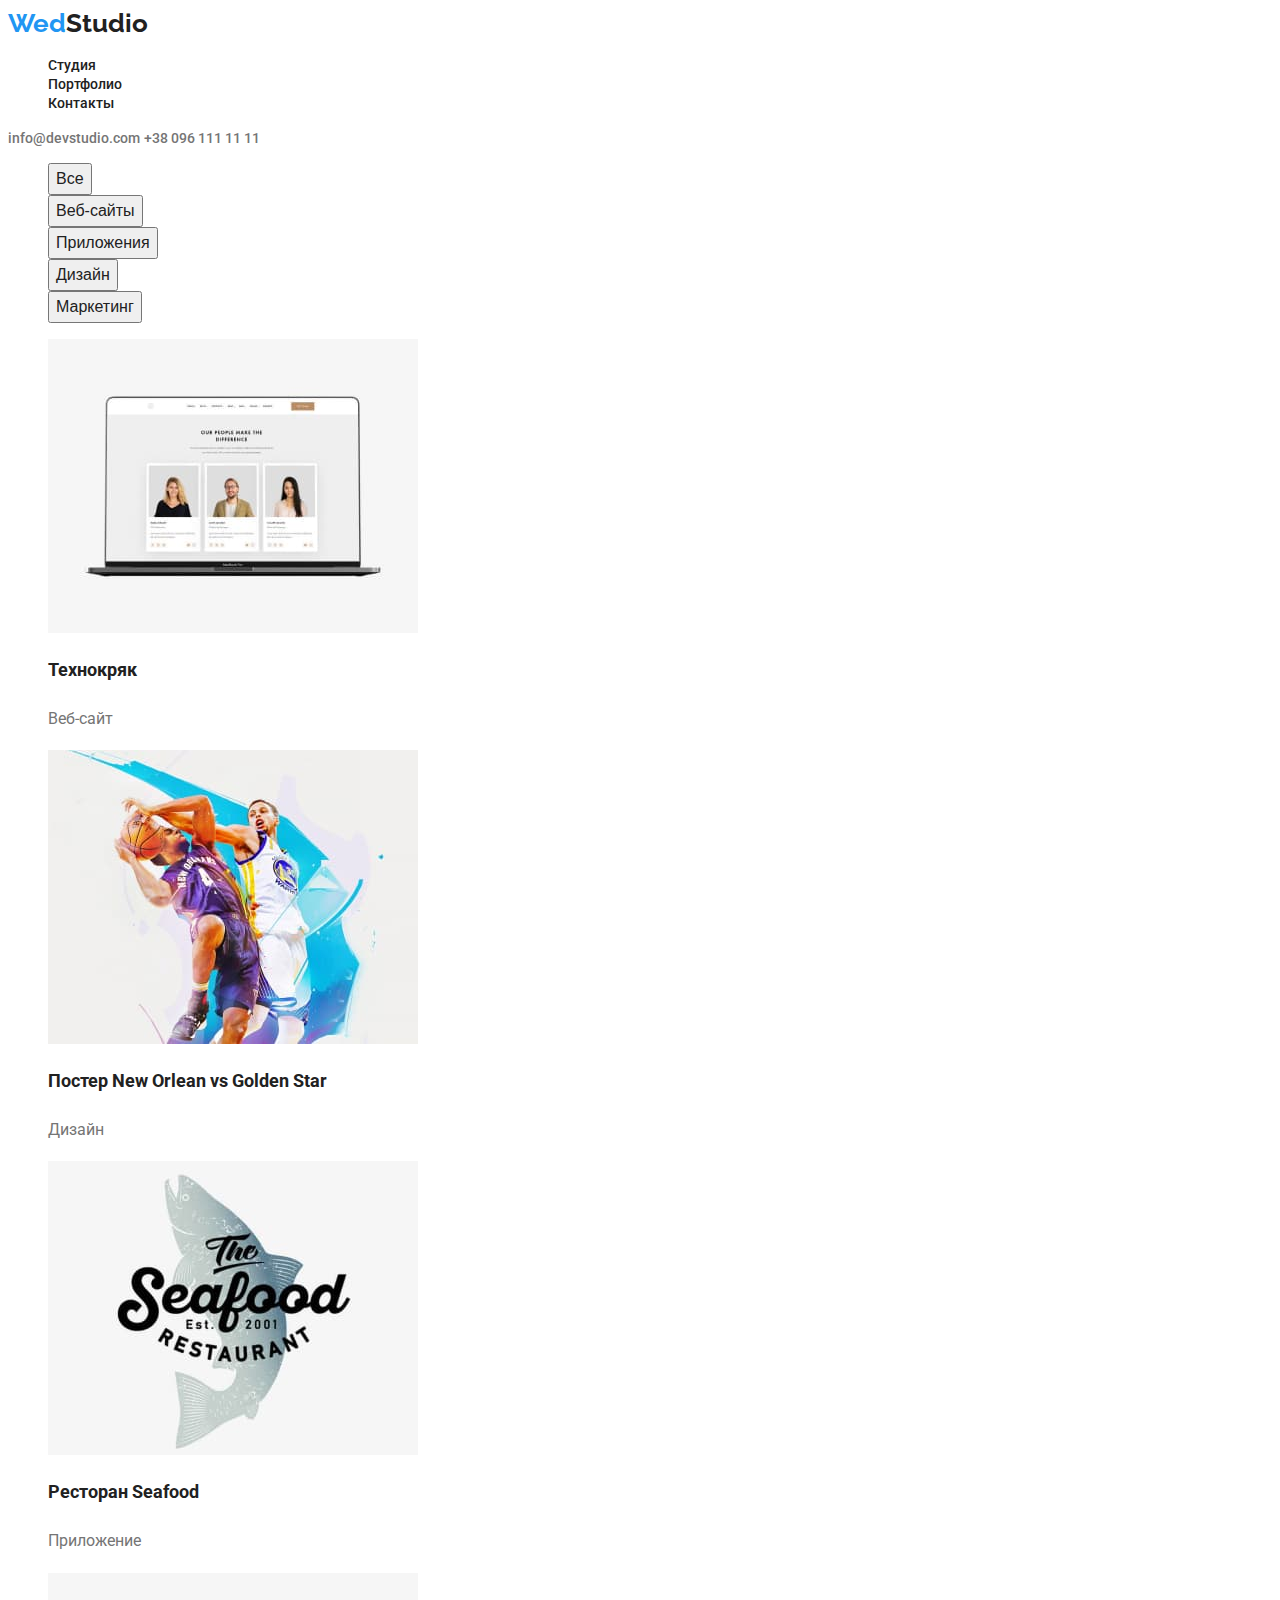
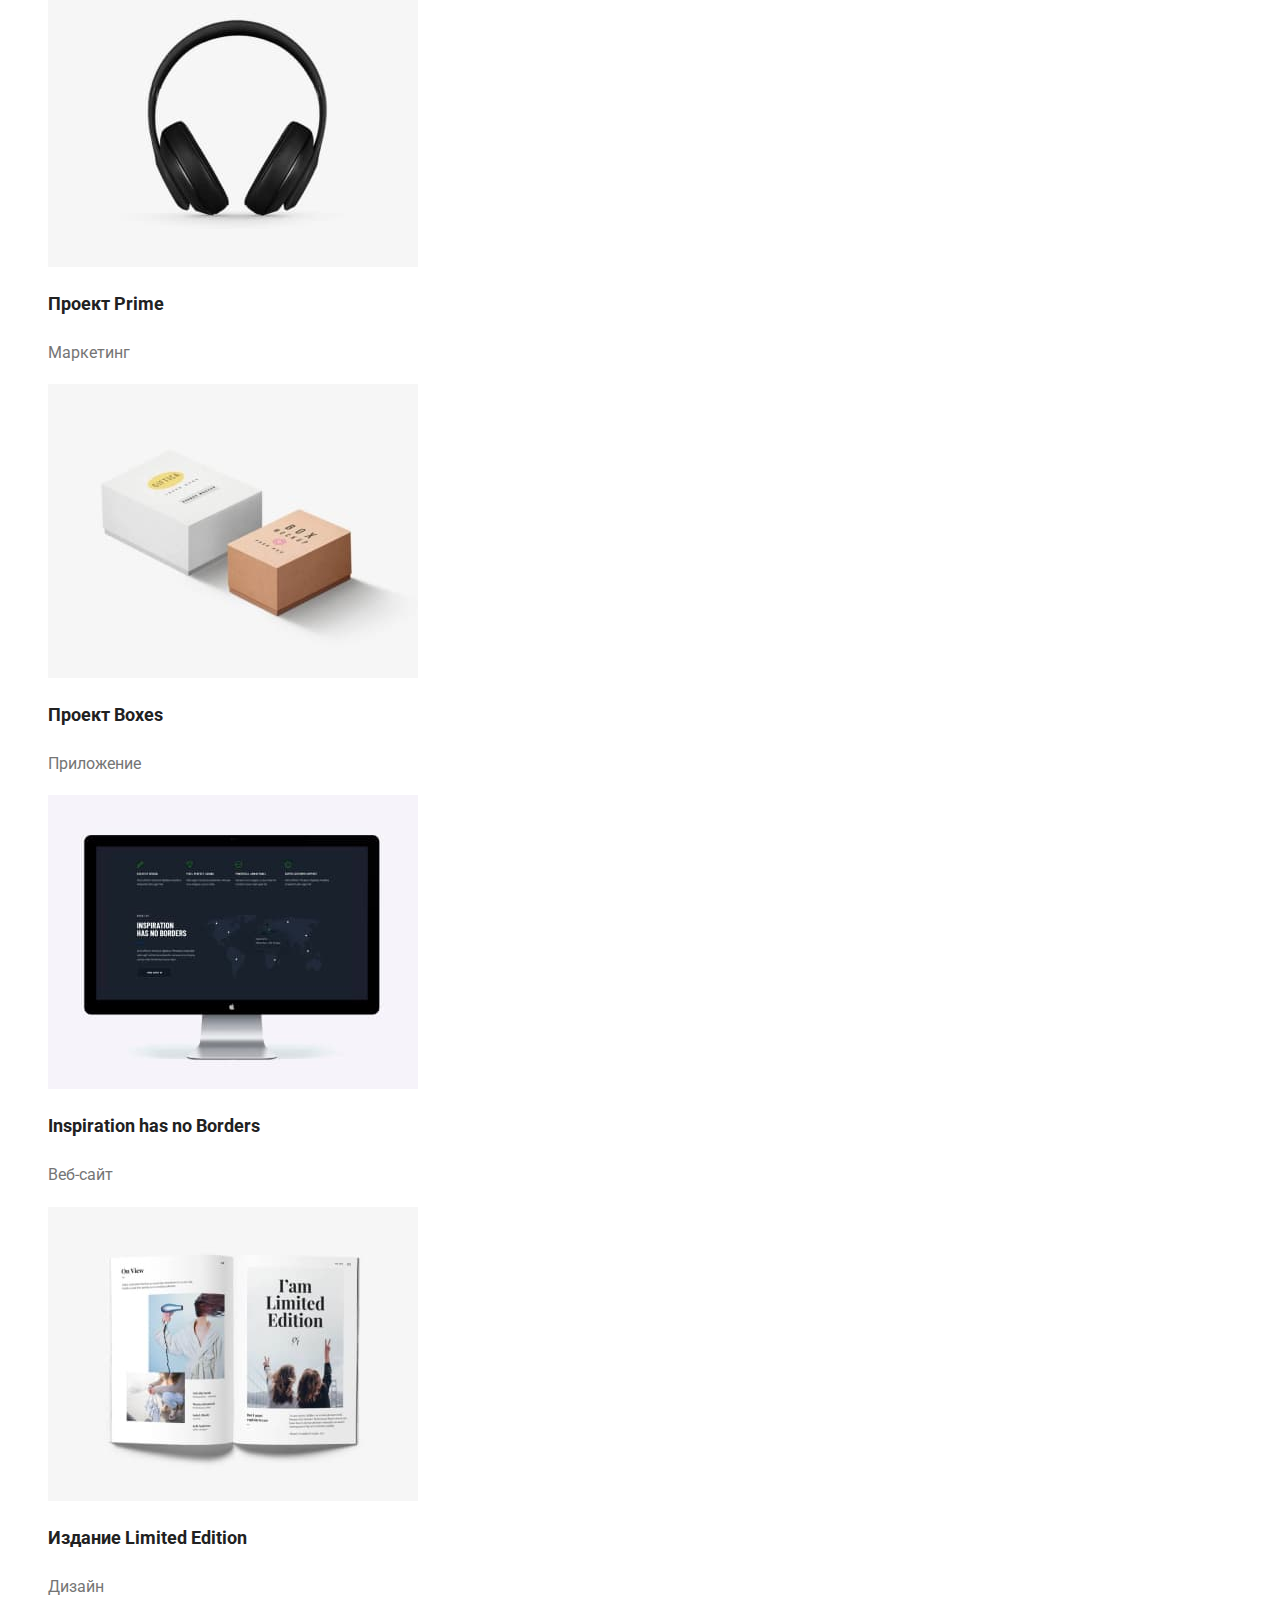
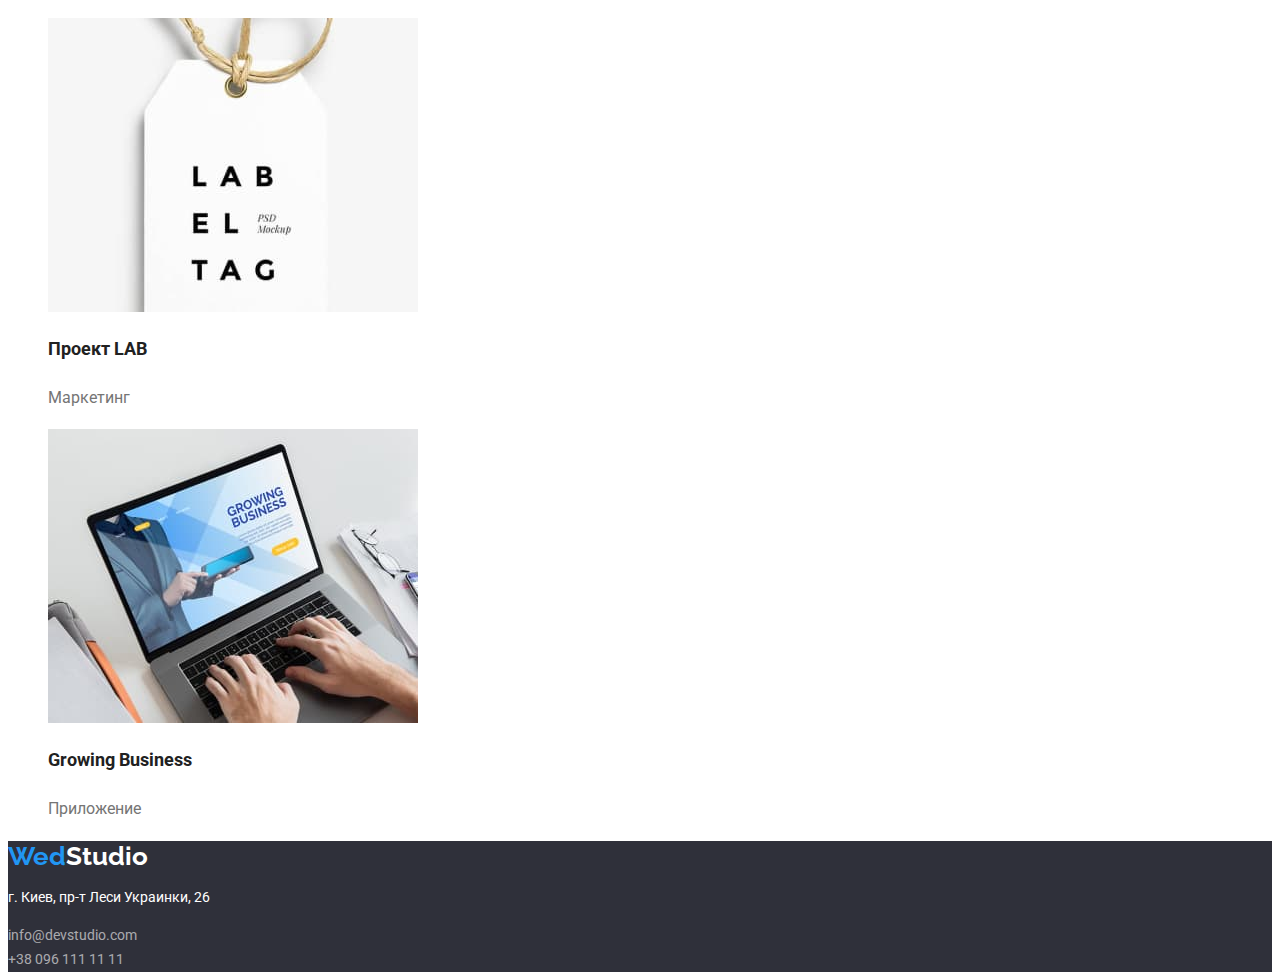
==== portfolio.html @ 5c53e10b "Copy" ====
<!DOCTYPE html>
<html lang="ru">
<head>
    <meta charset="UTF-8">
    <meta http-equiv="X-UA-Compatible" content="IE=edge">
    <meta name="viewport" content="width=device-width, initial-scale=1.0">
    <title>Document</title>
    <link href="https://fonts.googleapis.com/css2?family=Raleway:wght@700&family=Roboto:wght@400;500;700;900&display=swap"
        rel="stylesheet">
    <link rel="stylesheet" href="./css/styles.css">
    
</head>
<body>
    <header>
    <nav>
    <a class="logo" href="index.html">Wed<span class="logo-header">Studio</span></a>
    <ul>
    <li><a class="nav" href="./index.html">Студия</a></li>
    <li><a class="nav" href="">Портфолио</a></li>
    <li><a class="nav" href="">Контакты</a></li>
    </ul>
    </nav>
    <a class="contacts" href="mailto:info@devstudio.com">info@devstudio.com</a>
    <a class="contacts" href="tel:+380961111111">+38 096 111 11 11</a>
    </header>
    <main>
        <section>
            <h1 class="for-me">Основа</h1>
            <ul>
                <li class="in-button"><button class="buttons" type="button">Все</button></li>
                <li><button class="buttons" type="button">Веб-сайты</button></li>
                <li><button class="buttons" type="button">Приложения</button></li>
                <li><button class="buttons" type="button">Дизайн</button></li>
                <li><button class="buttons" type="button">Маркетинг</button></li>
            </ul>
            <ul>
                <li><img src="./images/techno.jpg" alt="Веб-сайт" width="370"> <h2 class="project-name">Технокряк</h2> <p class="project-type">Веб-сайт</p></li>
                <li><img src="./images/poster.jpg" alt="Дизайн" width="370"> <h2 class="project-name">Постер New Orlean vs Golden Star</h2> <p class="project-type">Дизайн</p></li>
                <li><img src="./images/rest.jpg" alt="Приложение" width="370"> <h2 class="project-name">Ресторан Seafood</h2> <p class="project-type">Приложение</p></li>
                <li><img src="./images/project.jpg" alt="Маркетинг" width="370"> <h2 class="project-name">Проект Prime</h2> <p class="project-type">Маркетинг</p></li>
                <li><img src="./images/boxes.jpg" alt="Приложение" width="370"> <h2 class="project-name">Проект Boxes</h2> <p class="project-type">Приложение</p></li>
                <li><img src="./images/inspiration.jpg" alt="Веб-сайт" width="370"> <h2 class="project-name">Inspiration has no Borders</h2> <p class="project-type">Веб-сайт</p></li>
                <li><img src="./images/edition.jpg" alt="Дизайн" width="370"> <h2 class="project-name">Издание Limited Edition</h2> <p class="project-type">Дизайн</p></li>
                <li><img src="./images/lab.jpg" alt="Маркетинг" width="370"> <h2 class="project-name">Проект LAB</h2> <p class="project-type">Маркетинг</p></li>
                <li><img src="./images/busines.jpg" alt="Приложение" width="370"> <h2 class="project-name">Growing Business</h2> <p class="project-type">Приложение</p></li>
            </ul>
        </section>
    </main>
    <footer>
    <a class="logo" href="index.html">Wed<span class="logo-footer">Studio</span></a>
    <address>
        <p class="adress"> г. Киев, пр-т Леси Украинки, 26 <br></p>
        <a class="mail-tel" href="mailto:info@devstudio.com">info@devstudio.com</a> <br>
        <a class="mail-tel" href="tel:+380961111111">+38 096 111 11 11</a>
    </address>
    </footer>
</body>
</html>
---- css/styles.css ----
/* Основные цвета */
:root {
    --background-footer: #2F303A;
    --background-header: #FFFFFF;
    --background-main: #FFFFFF;
    --background-secondmain: #F5F4FA;
    --color-h: #212121;
    --color-text: #757575;
}
/* Цвета проекта
    #2F303A;
    #FFFFFF;
    #E5E5E5;
    #F5F4FA;
    #212121;
    #757575;
    #2196F3;
    rgba(255, 255, 255, 0.6);
*/

ul {
    list-style: none;
}
body {
    font-family: Roboto, Railway, sans-serif;
    color: var(--color-text);
    background-color: var(--background-main);
}
a {
    text-decoration: none;
}
/* Хэдэр */
header {
    background-color: var(--background-header);
}
.logo {
    font-family: 'Raleway';
        font-style: normal;
        font-weight: 700;
        font-size: 26px;
        line-height: 1.2;
        color: #2196F3;
}
.logo-header {
    font-family: 'Raleway';
        font-style: normal;
        font-weight: 700;
        font-size: 26px;
        line-height: 1.2;
        color: #212121;
}
.logo-footer {
    font-family: 'Raleway';
        font-style: normal;
        font-weight: 700;
        font-size: 26px;
        line-height: 1.2;
        color: #FFFFFF
}
.nav {
        font-weight: 500;
        font-size: 14px;
        line-height: 1.14;
        color: #212121;;
}
.nav:hover, .nav:focus {
    color: #2196F3;
}
.contacts {
    font-weight: 500;
    font-size: 14px;
    line-height: 1.14;
    color: var(--color-text)
}
.contacts:hover, .contacts:focus {
    color: #2196F3;
}
/* Footer */
.adress {
    font-style: normal;
    font-weight: 400;
    font-size: 14px;
    line-height: 1.71;
    color: var(--background-main);
}
.mail-tel {
        font-style: normal;
        font-weight: 400;
        font-size: 14px;
        line-height: 1.71;
        color: rgba(255, 255, 255, 0.6);
}
.mail-tel:hover, .mail-tel:focus {
    color: #2196F3;
}
footer {
    background-color: var(--background-footer);
}
/* Main */
.hero {
        font-weight: 900;
        font-size: 44px;
        line-height: 1.3;
        color: var(--background-main);
        text-align: center;
        text-transform: uppercase;
}
.hero-section {
    background-color: var(--background-footer);
}
.button {
    font-weight: 700;
    font-size: 16px;
    line-height: 1.9;
    background-color: #2196F3;
    color: #FFFFFF;
    cursor: pointer;
}

.main-info {
    font-weight: 700;
    font-size: 14px;
    line-height: 1.14;
    color: var(--color-h);
    text-transform: uppercase;
}
.description
{
    font-size: 14px;
    line-height: 1.71;
    color: var(--color-text);
}
/* Чем занимаемся */
.about-us {
    font-weight: 700;
    font-size: 36px;
    line-height: 1.16;
    text-align: center;
    color: var(--color-h);
}
/* Team */
.team-workers {
    font-weight: 700;
    font-size: 36px;
    line-height: 1.16;
    text-align: center;
    color: var(--color-h)
}
.name {
    font-weight: 500;
    font-size: 16px;
    line-height: 1.2;
    color: var(--color-h);
}
.position {
    font-size: 16px;
    line-height: 1.2;
    color: var(--color-text);
}
/* Portfolio html */
.for-me {
    display: none;
}
.buttons {
    font-weight: 500;
    font-size: 16px;
    line-height: 1.62;
    color: var(--color-h);
    cursor: pointer;
}
.buttons:hover, .buttons:focus {
    color: #FFFFFF;
    background-color: #2196F3;
}
.project-name {
    font-weight: 700;
    font-size: 18px;
    line-height: 2;
    color: var(--color-h);
}
.project-type {
    font-size: 16px;
    line-height: 1.9;
    color: var(--color-text);
}
.team {
    background-color: var(--background-secondmain);
}
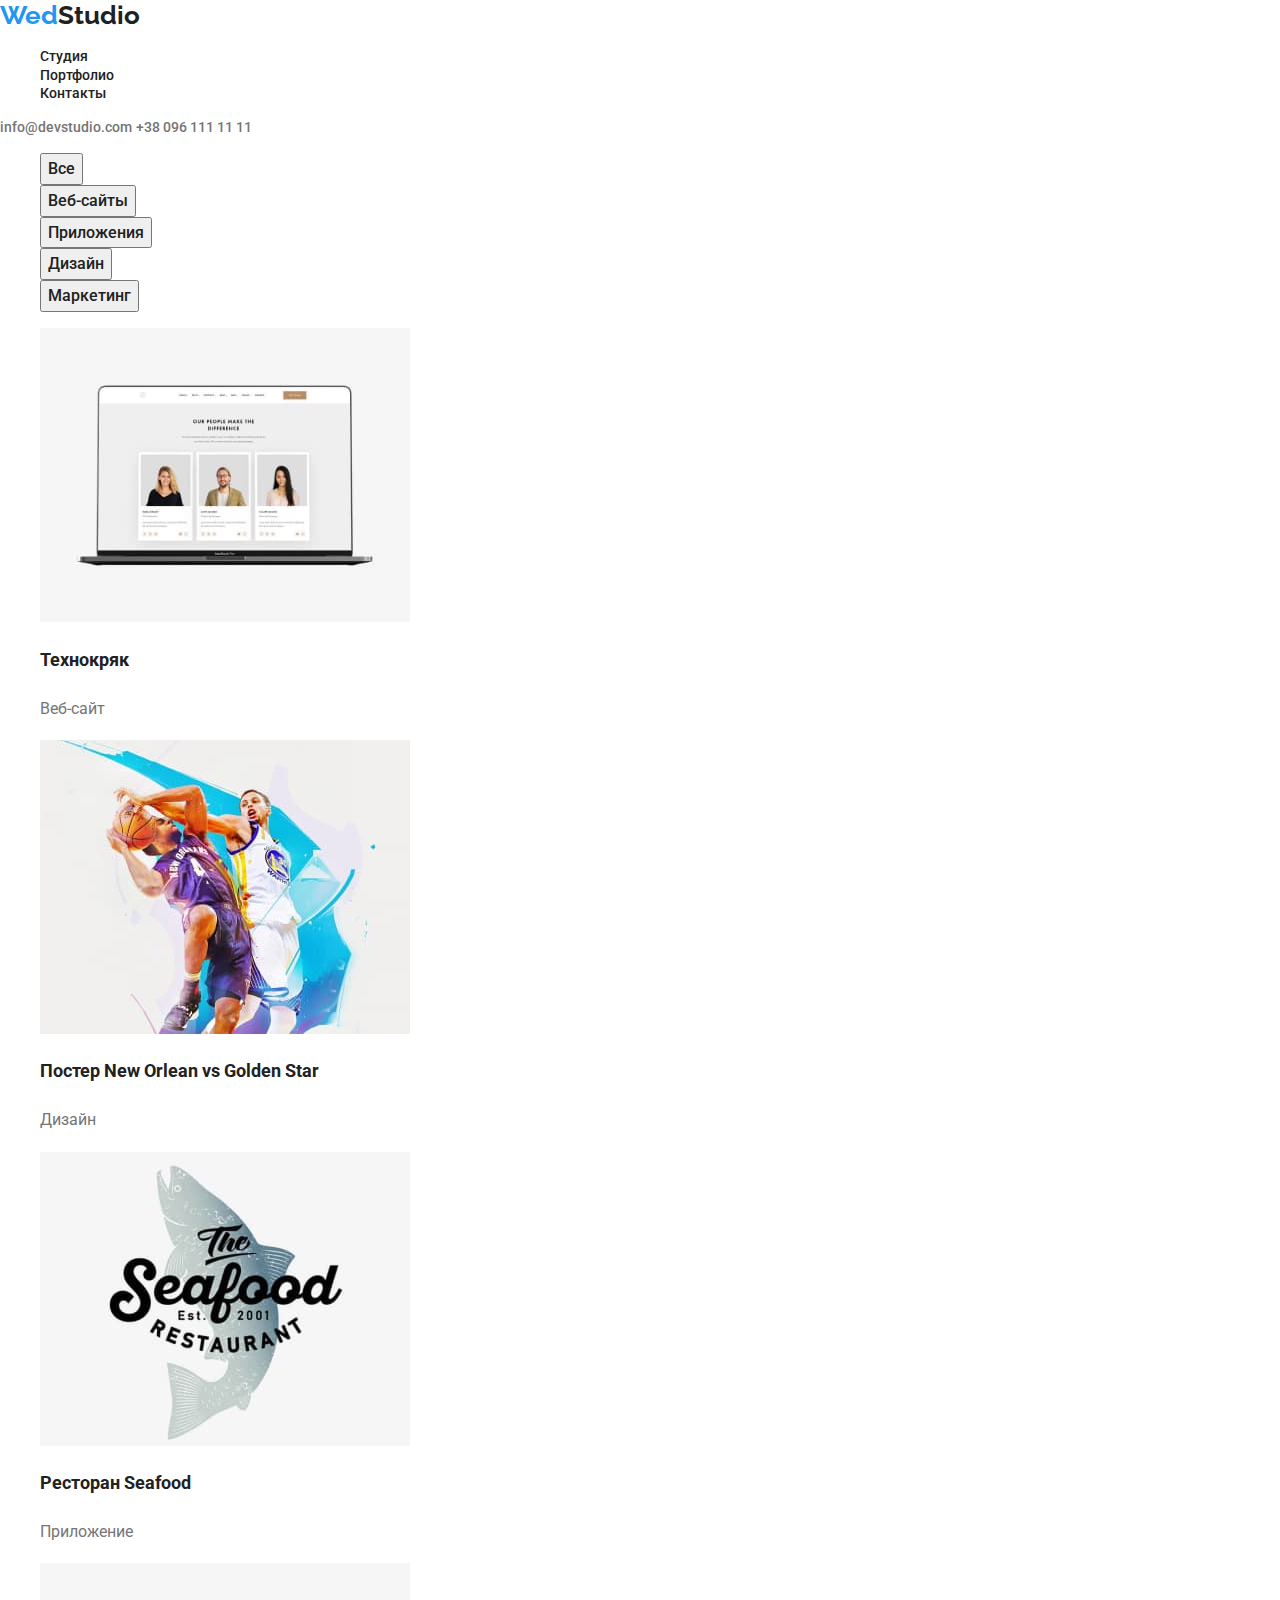
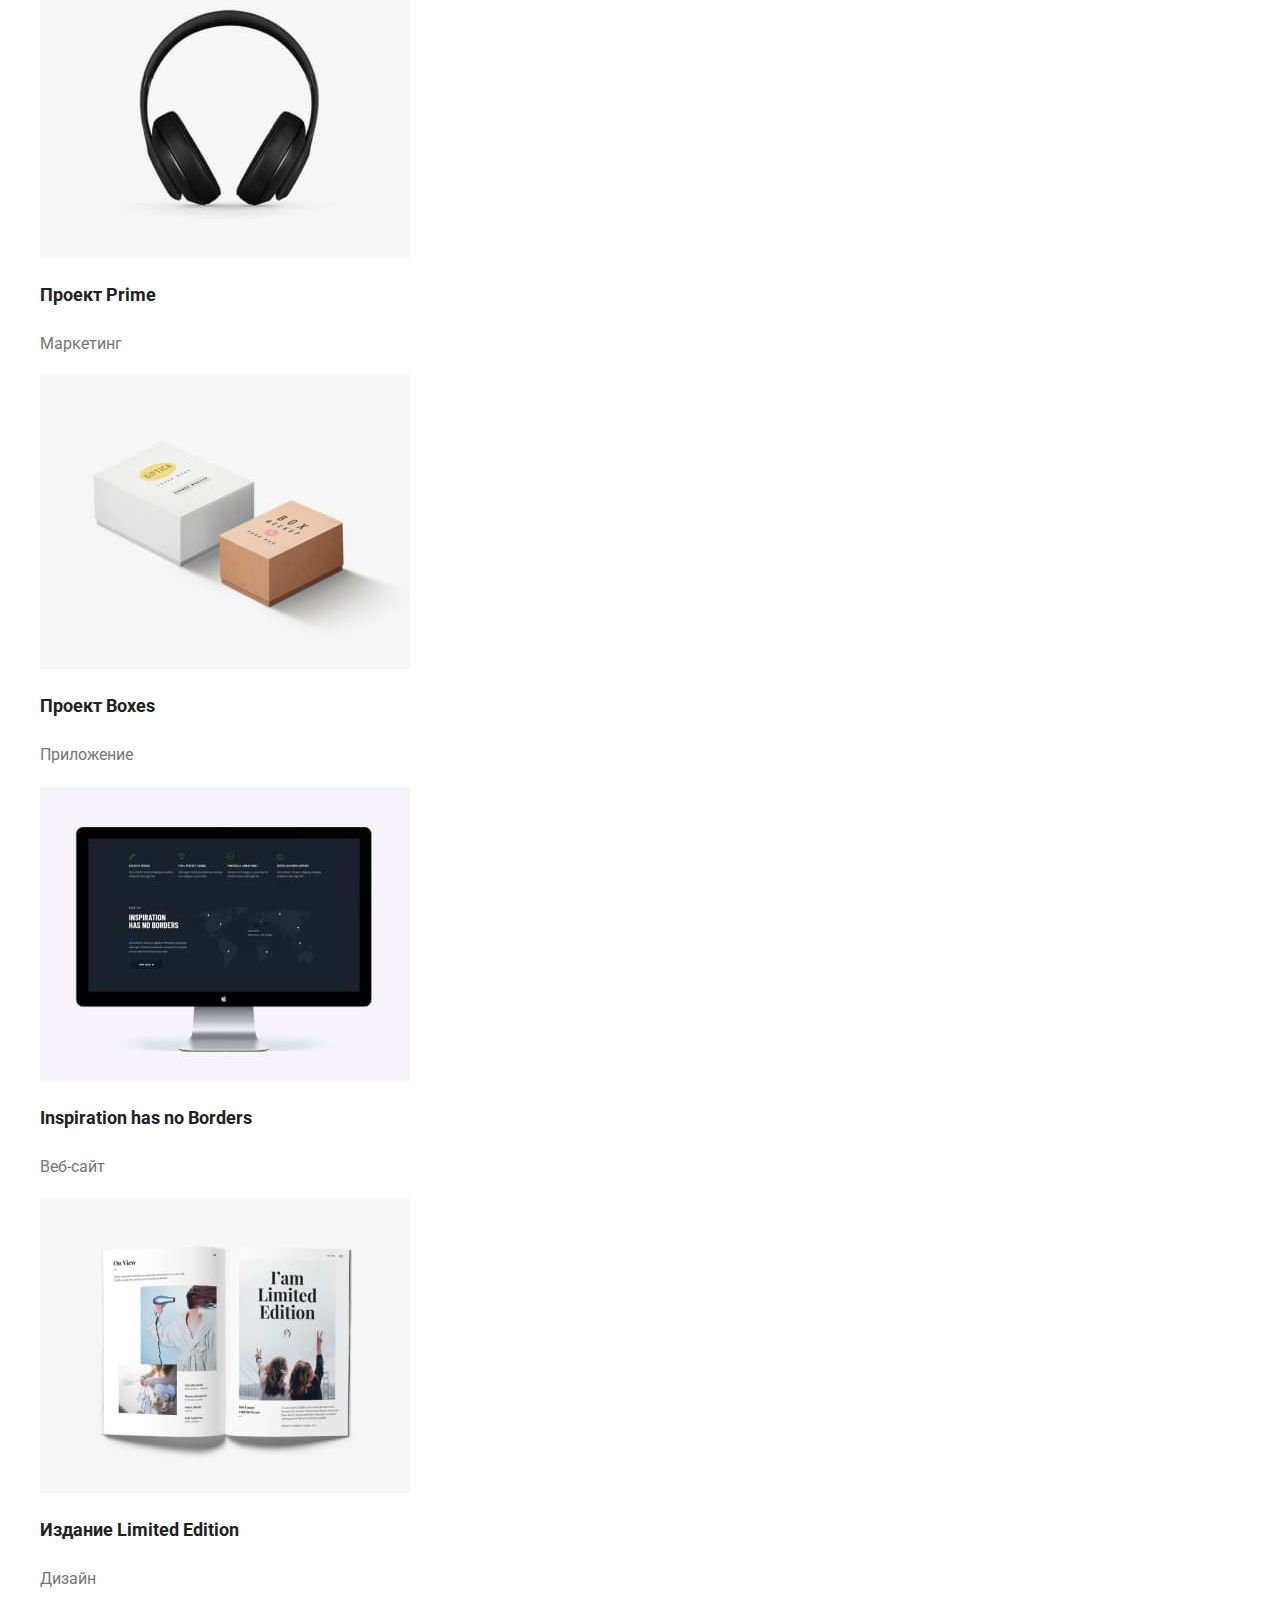
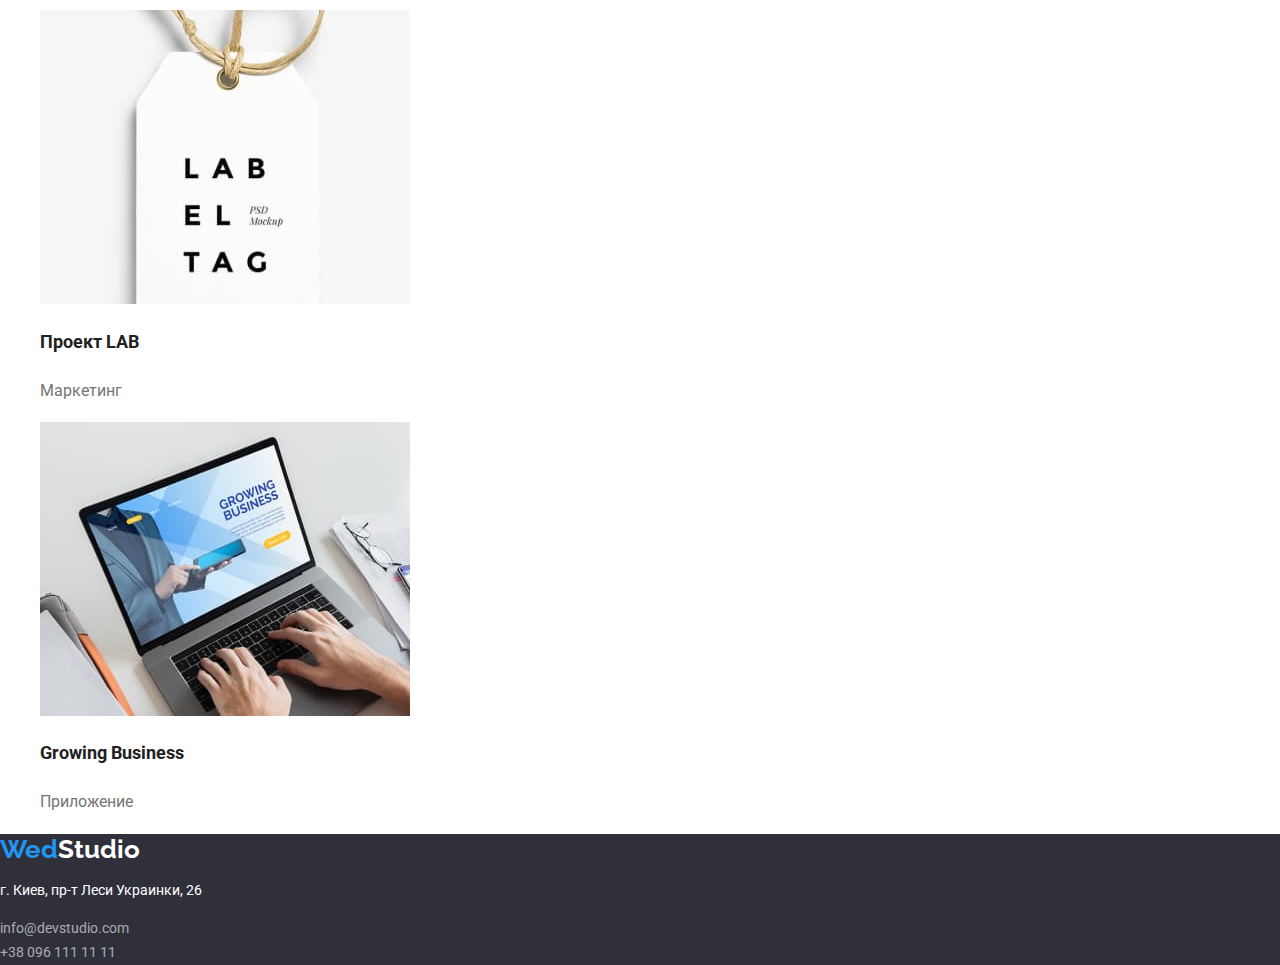
==== commit 71e412f9: "newwww" ====
--- a/portfolio.html
+++ b/portfolio.html
@@ -1,27 +1,32 @@
 <!DOCTYPE html>
 <html lang="ru">
+
 <head>
     <meta charset="UTF-8">
     <meta http-equiv="X-UA-Compatible" content="IE=edge">
     <meta name="viewport" content="width=device-width, initial-scale=1.0">
     <title>Document</title>
-    <link href="https://fonts.googleapis.com/css2?family=Raleway:wght@700&family=Roboto:wght@400;500;700;900&display=swap"
+    <link
+        href="https://fonts.googleapis.com/css2?family=Raleway:wght@700&family=Roboto:wght@400;500;700;900&display=swap"
         rel="stylesheet">
+    <link rel="stylesheet"
+        href="https://cdnjs.cloudflare.com/ajax/libs/modern-normalize/1.1.0/modern-normalize.min.css">
     <link rel="stylesheet" href="./css/styles.css">
-    
+
 </head>
+
 <body>
     <header>
-    <nav>
-    <a class="logo" href="index.html">Wed<span class="logo-header">Studio</span></a>
-    <ul>
-    <li><a class="nav" href="./index.html">Студия</a></li>
-    <li><a class="nav" href="">Портфолио</a></li>
-    <li><a class="nav" href="">Контакты</a></li>
-    </ul>
-    </nav>
-    <a class="contacts" href="mailto:info@devstudio.com">info@devstudio.com</a>
-    <a class="contacts" href="tel:+380961111111">+38 096 111 11 11</a>
+        <nav>
+            <a class="logo" href="index.html">Wed<span class="logo-header">Studio</span></a>
+            <ul>
+                <li><a class="nav" href="./index.html">Студия</a></li>
+                <li><a class="nav" href="">Портфолио</a></li>
+                <li><a class="nav" href="">Контакты</a></li>
+            </ul>
+        </nav>
+        <a class="contacts" href="mailto:info@devstudio.com">info@devstudio.com</a>
+        <a class="contacts" href="tel:+380961111111">+38 096 111 11 11</a>
     </header>
     <main>
         <section>
@@ -34,25 +39,53 @@
                 <li><button class="buttons" type="button">Маркетинг</button></li>
             </ul>
             <ul>
-                <li><img src="./images/techno.jpg" alt="Веб-сайт" width="370"> <h2 class="project-name">Технокряк</h2> <p class="project-type">Веб-сайт</p></li>
-                <li><img src="./images/poster.jpg" alt="Дизайн" width="370"> <h2 class="project-name">Постер New Orlean vs Golden Star</h2> <p class="project-type">Дизайн</p></li>
-                <li><img src="./images/rest.jpg" alt="Приложение" width="370"> <h2 class="project-name">Ресторан Seafood</h2> <p class="project-type">Приложение</p></li>
-                <li><img src="./images/project.jpg" alt="Маркетинг" width="370"> <h2 class="project-name">Проект Prime</h2> <p class="project-type">Маркетинг</p></li>
-                <li><img src="./images/boxes.jpg" alt="Приложение" width="370"> <h2 class="project-name">Проект Boxes</h2> <p class="project-type">Приложение</p></li>
-                <li><img src="./images/inspiration.jpg" alt="Веб-сайт" width="370"> <h2 class="project-name">Inspiration has no Borders</h2> <p class="project-type">Веб-сайт</p></li>
-                <li><img src="./images/edition.jpg" alt="Дизайн" width="370"> <h2 class="project-name">Издание Limited Edition</h2> <p class="project-type">Дизайн</p></li>
-                <li><img src="./images/lab.jpg" alt="Маркетинг" width="370"> <h2 class="project-name">Проект LAB</h2> <p class="project-type">Маркетинг</p></li>
-                <li><img src="./images/busines.jpg" alt="Приложение" width="370"> <h2 class="project-name">Growing Business</h2> <p class="project-type">Приложение</p></li>
+                <li><img src="./images/techno.jpg" alt="Веб-сайт" width="370">
+                    <h2 class="project-name">Технокряк</h2>
+                    <p class="project-type">Веб-сайт</p>
+                </li>
+                <li><img src="./images/poster.jpg" alt="Дизайн" width="370">
+                    <h2 class="project-name">Постер New Orlean vs Golden Star</h2>
+                    <p class="project-type">Дизайн</p>
+                </li>
+                <li><img src="./images/rest.jpg" alt="Приложение" width="370">
+                    <h2 class="project-name">Ресторан Seafood</h2>
+                    <p class="project-type">Приложение</p>
+                </li>
+                <li><img src="./images/project.jpg" alt="Маркетинг" width="370">
+                    <h2 class="project-name">Проект Prime</h2>
+                    <p class="project-type">Маркетинг</p>
+                </li>
+                <li><img src="./images/boxes.jpg" alt="Приложение" width="370">
+                    <h2 class="project-name">Проект Boxes</h2>
+                    <p class="project-type">Приложение</p>
+                </li>
+                <li><img src="./images/inspiration.jpg" alt="Веб-сайт" width="370">
+                    <h2 class="project-name">Inspiration has no Borders</h2>
+                    <p class="project-type">Веб-сайт</p>
+                </li>
+                <li><img src="./images/edition.jpg" alt="Дизайн" width="370">
+                    <h2 class="project-name">Издание Limited Edition</h2>
+                    <p class="project-type">Дизайн</p>
+                </li>
+                <li><img src="./images/lab.jpg" alt="Маркетинг" width="370">
+                    <h2 class="project-name">Проект LAB</h2>
+                    <p class="project-type">Маркетинг</p>
+                </li>
+                <li><img src="./images/busines.jpg" alt="Приложение" width="370">
+                    <h2 class="project-name">Growing Business</h2>
+                    <p class="project-type">Приложение</p>
+                </li>
             </ul>
         </section>
     </main>
     <footer>
-    <a class="logo" href="index.html">Wed<span class="logo-footer">Studio</span></a>
-    <address>
-        <p class="adress"> г. Киев, пр-т Леси Украинки, 26 <br></p>
-        <a class="mail-tel" href="mailto:info@devstudio.com">info@devstudio.com</a> <br>
-        <a class="mail-tel" href="tel:+380961111111">+38 096 111 11 11</a>
-    </address>
+        <a class="logo" href="index.html">Wed<span class="logo-footer">Studio</span></a>
+        <address>
+            <p class="adress"> г. Киев, пр-т Леси Украинки, 26 <br></p>
+            <a class="mail-tel" href="mailto:info@devstudio.com">info@devstudio.com</a> <br>
+            <a class="mail-tel" href="tel:+380961111111">+38 096 111 11 11</a>
+        </address>
     </footer>
 </body>
+
 </html>--- a/css/styles.css
+++ b/css/styles.css
@@ -7,6 +7,7 @@
     --color-h: #212121;
     --color-text: #757575;
 }
+
 /* Цвета проекта
     #2F303A;
     #FFFFFF;
@@ -21,60 +22,84 @@
 ul {
     list-style: none;
 }
+
 body {
     font-family: Roboto, Railway, sans-serif;
     color: var(--color-text);
     background-color: var(--background-main);
 }
+
 a {
     text-decoration: none;
 }
+
 /* Хэдэр */
 header {
     background-color: var(--background-header);
 }
+
 .logo {
     font-family: 'Raleway';
-        font-style: normal;
-        font-weight: 700;
-        font-size: 26px;
-        line-height: 1.2;
-        color: #2196F3;
-}
+    font-style: normal;
+    font-weight: 700;
+    font-size: 26px;
+    line-height: 1.2;
+    color: #2196F3;
+}
+
 .logo-header {
     font-family: 'Raleway';
-        font-style: normal;
-        font-weight: 700;
-        font-size: 26px;
-        line-height: 1.2;
-        color: #212121;
-}
+    font-style: normal;
+    font-weight: 700;
+    font-size: 26px;
+    line-height: 1.2;
+    color: #212121;
+}
+
 .logo-footer {
     font-family: 'Raleway';
-        font-style: normal;
-        font-weight: 700;
-        font-size: 26px;
-        line-height: 1.2;
-        color: #FFFFFF
-}
+    font-style: normal;
+    font-weight: 700;
+    font-size: 26px;
+    line-height: 1.2;
+    color: #FFFFFF
+}
+
 .nav {
-        font-weight: 500;
-        font-size: 14px;
-        line-height: 1.14;
-        color: #212121;;
-}
-.nav:hover, .nav:focus {
-    color: #2196F3;
-}
+    font-weight: 500;
+    font-size: 14px;
+    line-height: 1.14;
+    color: #212121;
+    ;
+}
+
+.nav:hover,
+.nav:focus {
+    color: #2196F3;
+}
+
 .contacts {
     font-weight: 500;
     font-size: 14px;
     line-height: 1.14;
     color: var(--color-text)
 }
-.contacts:hover, .contacts:focus {
-    color: #2196F3;
-}
+
+.contacts:hover,
+.contacts:focus {
+    color: #2196F3;
+}
+
+.header-container {
+    width: 1170px;
+    padding-left: 15px;
+    padding-right: 15px;
+    background-color: blue;
+    margin-left: auto;
+    margin-right: auto;
+
+}
+
 /* Footer */
 .adress {
     font-style: normal;
@@ -83,35 +108,52 @@
     line-height: 1.71;
     color: var(--background-main);
 }
+
 .mail-tel {
-        font-style: normal;
-        font-weight: 400;
-        font-size: 14px;
-        line-height: 1.71;
-        color: rgba(255, 255, 255, 0.6);
-}
-.mail-tel:hover, .mail-tel:focus {
-    color: #2196F3;
-}
+    font-style: normal;
+    font-weight: 400;
+    font-size: 14px;
+    line-height: 1.71;
+    color: rgba(255, 255, 255, 0.6);
+}
+
+.mail-tel:hover,
+.mail-tel:focus {
+    color: #2196F3;
+}
+
 footer {
     background-color: var(--background-footer);
 }
+
 /* Main */
 .hero {
-        font-weight: 900;
-        font-size: 44px;
-        line-height: 1.3;
-        color: var(--background-main);
-        text-align: center;
-        text-transform: uppercase;
-}
+    font-weight: 900;
+    font-size: 44px;
+    line-height: 1.3;
+    color: var(--background-main);
+    text-align: center;
+    text-transform: uppercase;
+}
+
 .hero-section {
     background-color: var(--background-footer);
 }
+
 .button {
+    display: inline-block;
+    padding: 10px 32px;
+    min-width: 200px;
+    height: 50px;
+    border: transparent;
+    box-shadow: 0px 4px 4px rgba(0, 0, 0, 0.15);
+    border-radius: 4px;
+    font-family: 'Roboto';
+    font-style: normal;
     font-weight: 700;
     font-size: 16px;
     line-height: 1.9;
+    text-align: center;
     background-color: #2196F3;
     color: #FFFFFF;
     cursor: pointer;
@@ -124,12 +166,13 @@
     color: var(--color-h);
     text-transform: uppercase;
 }
-.description
-{
+
+.description {
     font-size: 14px;
     line-height: 1.71;
     color: var(--color-text);
 }
+
 /* Чем занимаемся */
 .about-us {
     font-weight: 700;
@@ -138,6 +181,7 @@
     text-align: center;
     color: var(--color-h);
 }
+
 /* Team */
 .team-workers {
     font-weight: 700;
@@ -146,71 +190,54 @@
     text-align: center;
     color: var(--color-h)
 }
+
 .name {
     font-weight: 500;
     font-size: 16px;
     line-height: 1.2;
     color: var(--color-h);
 }
+
 .position {
     font-size: 16px;
     line-height: 1.2;
     color: var(--color-text);
 }
+
 /* Portfolio html */
 .for-me {
     display: none;
 }
+
 .buttons {
+    font-family: 'Roboto';
+    font-style: normal;
     font-weight: 500;
     font-size: 16px;
     line-height: 1.62;
     color: var(--color-h);
     cursor: pointer;
 }
-.buttons:hover, .buttons:focus {
+
+.buttons:hover,
+.buttons:focus {
     color: #FFFFFF;
     background-color: #2196F3;
 }
+
 .project-name {
     font-weight: 700;
     font-size: 18px;
     line-height: 2;
     color: var(--color-h);
 }
+
 .project-type {
     font-size: 16px;
     line-height: 1.9;
     color: var(--color-text);
 }
+
 .team {
     background-color: var(--background-secondmain);
-}
-
-
-
-
-
-
-
-
-
-
-
-
-
-
-
-
-
-
-
-
-
-
-
-
-
-
-
-
+}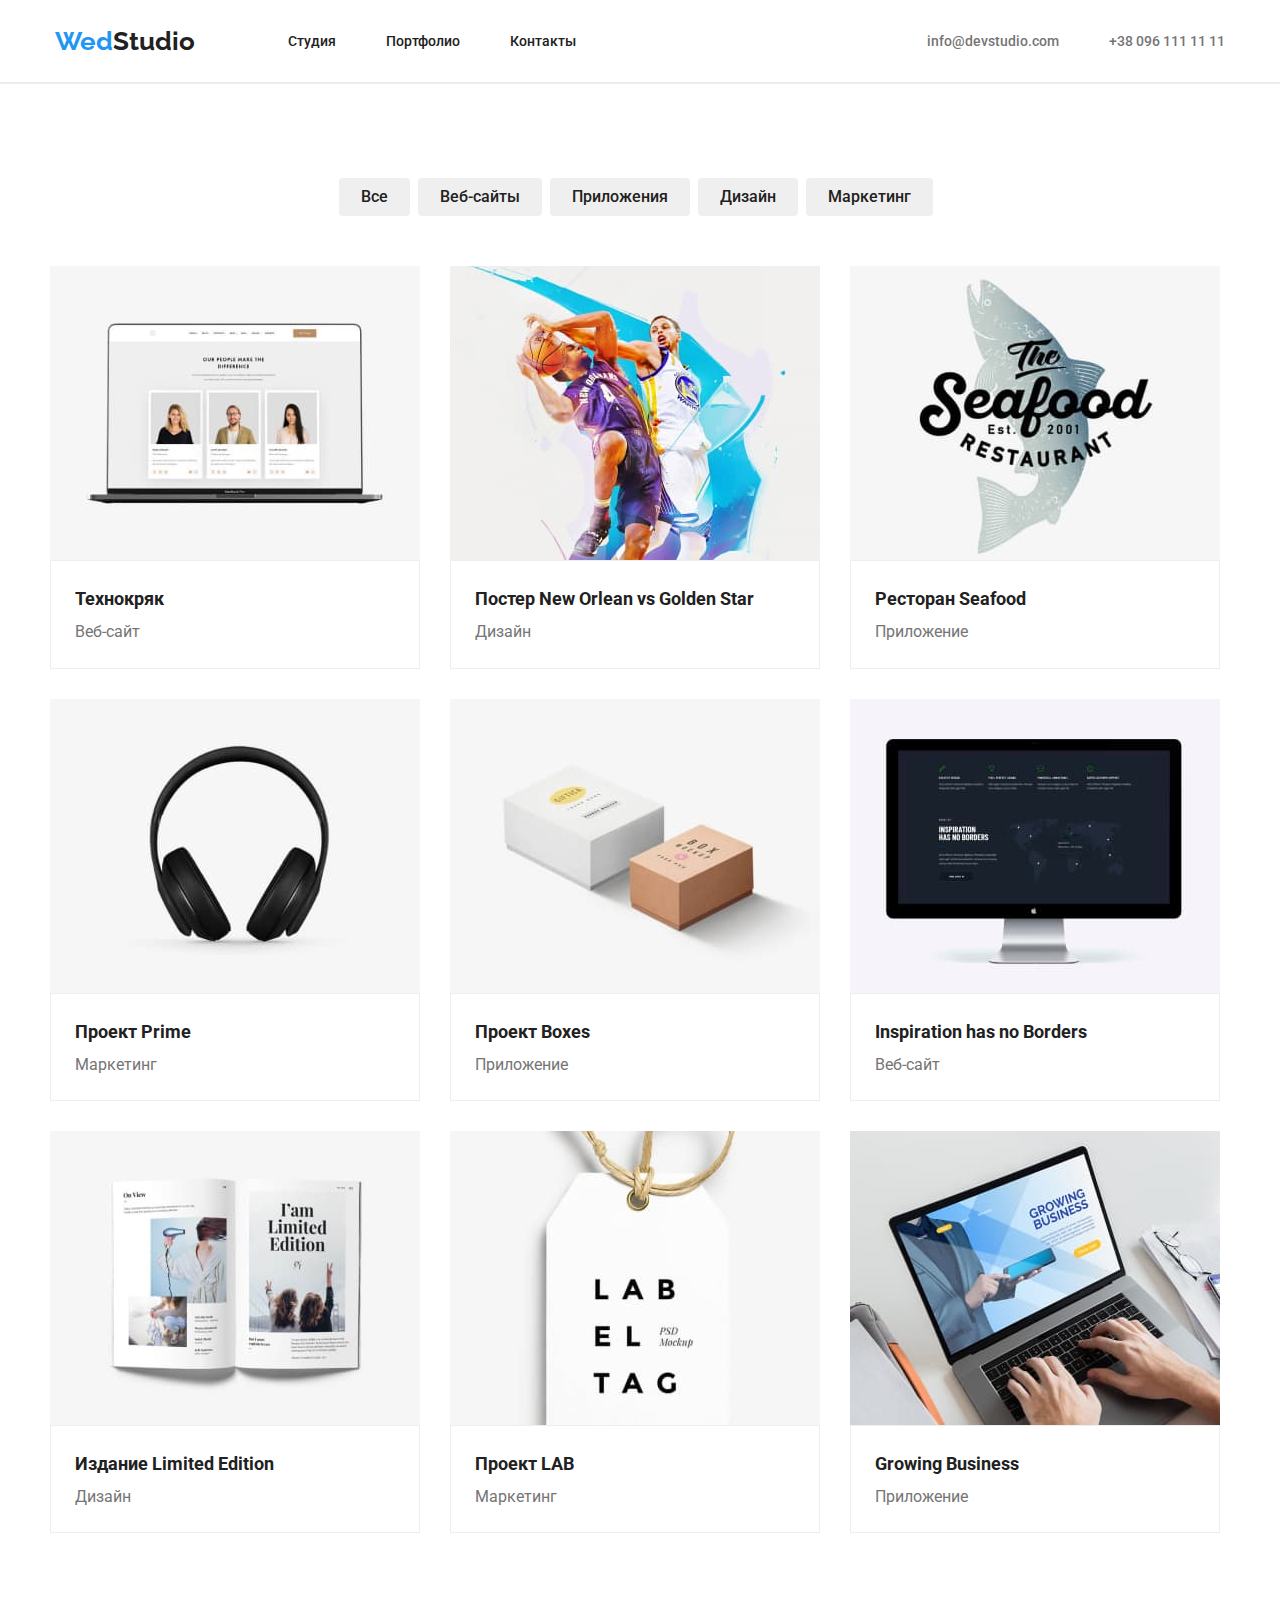
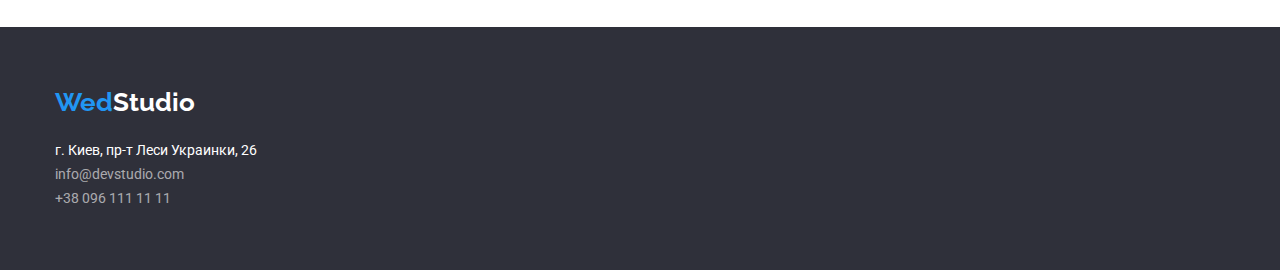
==== commit d7707cd3: "true-way" ====
--- a/portfolio.html
+++ b/portfolio.html
@@ -16,75 +16,131 @@
 </head>
 
 <body>
-    <header>
-        <nav>
-            <a class="logo" href="index.html">Wed<span class="logo-header">Studio</span></a>
-            <ul>
-                <li><a class="nav" href="./index.html">Студия</a></li>
-                <li><a class="nav" href="">Портфолио</a></li>
-                <li><a class="nav" href="">Контакты</a></li>
+    <header class="header-container">
+        <div class="container header-div">
+            <nav class="div-nav">
+                <a class="logo" href="index.html">Wed<span class="logo-header">Studio</span></a>
+                <ul class="site-nav">
+                    <li class="item"><a class="nav" href="">Студия</a></li>
+                    <li class="item"><a class="nav" href="./portfolio.html">Портфолио</a></li>
+                    <li class="item"><a class="nav" href="">Контакты</a></li>
+                </ul>
+            </nav>
+            <ul class="contacts-nav">
+                <li class="item"><a class="contacts" href="mailto:info@devstudio.com">info@devstudio.com</a></li>
+                <li class="item"><a class="contacts" href="tel:+380961111111">+38 096 111 11 11</a></li>
             </ul>
-        </nav>
-        <a class="contacts" href="mailto:info@devstudio.com">info@devstudio.com</a>
-        <a class="contacts" href="tel:+380961111111">+38 096 111 11 11</a>
+        </div>
+        <div class="line"></div>
     </header>
     <main>
         <section>
-            <h1 class="for-me">Основа</h1>
-            <ul>
-                <li class="in-button"><button class="buttons" type="button">Все</button></li>
-                <li><button class="buttons" type="button">Веб-сайты</button></li>
-                <li><button class="buttons" type="button">Приложения</button></li>
-                <li><button class="buttons" type="button">Дизайн</button></li>
-                <li><button class="buttons" type="button">Маркетинг</button></li>
-            </ul>
-            <ul>
-                <li><img src="./images/techno.jpg" alt="Веб-сайт" width="370">
-                    <h2 class="project-name">Технокряк</h2>
-                    <p class="project-type">Веб-сайт</p>
-                </li>
-                <li><img src="./images/poster.jpg" alt="Дизайн" width="370">
-                    <h2 class="project-name">Постер New Orlean vs Golden Star</h2>
-                    <p class="project-type">Дизайн</p>
-                </li>
-                <li><img src="./images/rest.jpg" alt="Приложение" width="370">
-                    <h2 class="project-name">Ресторан Seafood</h2>
-                    <p class="project-type">Приложение</p>
-                </li>
-                <li><img src="./images/project.jpg" alt="Маркетинг" width="370">
-                    <h2 class="project-name">Проект Prime</h2>
-                    <p class="project-type">Маркетинг</p>
-                </li>
-                <li><img src="./images/boxes.jpg" alt="Приложение" width="370">
-                    <h2 class="project-name">Проект Boxes</h2>
-                    <p class="project-type">Приложение</p>
-                </li>
-                <li><img src="./images/inspiration.jpg" alt="Веб-сайт" width="370">
-                    <h2 class="project-name">Inspiration has no Borders</h2>
-                    <p class="project-type">Веб-сайт</p>
-                </li>
-                <li><img src="./images/edition.jpg" alt="Дизайн" width="370">
-                    <h2 class="project-name">Издание Limited Edition</h2>
-                    <p class="project-type">Дизайн</p>
-                </li>
-                <li><img src="./images/lab.jpg" alt="Маркетинг" width="370">
-                    <h2 class="project-name">Проект LAB</h2>
-                    <p class="project-type">Маркетинг</p>
-                </li>
-                <li><img src="./images/busines.jpg" alt="Приложение" width="370">
-                    <h2 class="project-name">Growing Business</h2>
-                    <p class="project-type">Приложение</p>
-                </li>
-            </ul>
+            <div class="portfolio-buttons">
+                <h1 class="for-me">Основа</h1>
+                <ul class="buttons-list">
+                    <li class="buttons-item"><button class="buttons" type="button">Все</button></li>
+                    <li class="buttons-item"><button class="buttons" type="button">Веб-сайты</button></li>
+                    <li class="buttons-item"><button class="buttons" type="button">Приложения</button></li>
+                    <li class="buttons-item"><button class="buttons" type="button">Дизайн</button></li>
+                    <li class="buttons-item"><button class="buttons" type="button">Маркетинг</button></li>
+                </ul>
+            </div>
+            <div class="projects-container">
+                <ul class="project-list">
+                    <li class="project-item">
+                        <article class="portfolio-card">
+                            <img src="./images/techno.jpg" alt="Веб-сайт" width="370">
+                            <div class="content-card">
+                                <h2 class="project-name">Технокряк</h2>
+                                <p class="project-type">Веб-сайт</p>
+                            </div>
+                        </article>
+                    </li>
+                    <li class="project-item">
+                        <article class="portfolio-card">
+                            <img src="./images/poster.jpg" alt="Дизайн" width="370">
+                            <div class="content-card">
+                                <h2 class="project-name">Постер New Orlean vs Golden Star</h2>
+                                <p class="project-type">Дизайн</p>
+                            </div>
+                        </article>
+                    </li>
+                    <li class="project-item">
+                        <article class="portfolio-card">
+                            <img src="./images/rest.jpg" alt="Приложение" width="370">
+                            <div class="content-card">
+                                <h2 class="project-name">Ресторан Seafood</h2>
+                                <p class="project-type">Приложение</p>
+                            </div>
+                        </article>
+                    </li>
+                    <li class="project-item">
+                        <article class="portfolio-card">
+                            <img src="./images/project.jpg" alt="Маркетинг" width="370">
+                            <div class="content-card">
+                                <h2 class="project-name">Проект Prime</h2>
+                                <p class="project-type">Маркетинг</p>
+                            </div>
+                        </article>
+                    </li>
+                    <li class="project-item">
+                        <article class="portfolio-card">
+                            <img src="./images/boxes.jpg" alt="Приложение" width="370">
+                            <div class="content-card">
+                                <h2 class="project-name">Проект Boxes</h2>
+                                <p class="project-type">Приложение</p>
+                            </div>
+                        </article>
+                    </li>
+                    <li class="project-item">
+                        <article class="portfolio-card">
+                            <img src="./images/inspiration.jpg" alt="Веб-сайт" width="370">
+                            <div class="content-card">
+                                <h2 class="project-name">Inspiration has no Borders</h2>
+                                <p class="project-type">Веб-сайт</p>
+                            </div>
+                        </article>
+                    </li>
+                    <li class="project-item">
+                        <article class="portfolio-card">
+                            <img src="./images/edition.jpg" alt="Дизайн" width="370">
+                            <div class="content-card">
+                                <h2 class="project-name">Издание Limited Edition</h2>
+                                <p class="project-type">Дизайн</p>
+                            </div>
+                        </article>
+                    </li>
+                    <li class="project-item">
+                        <article class="portfolio-card">
+                            <img src="./images/lab.jpg" alt="Маркетинг" width="370">
+                            <div class="content-card">
+                                <h2 class="project-name">Проект LAB</h2>
+                                <p class="project-type">Маркетинг</p>
+                            </div>
+                        </article>
+                    </li>
+                    <li class="project-item">
+                        <article class="portfolio-card">
+                            <img src="./images/busines.jpg" alt="Приложение" width="370">
+                            <div class="content-card">
+                                <h2 class="project-name">Growing Business</h2>
+                                <p class="project-type">Приложение</p>
+                            </div>
+                        </article>
+                    </li>
+                </ul>
+            </div>
         </section>
     </main>
     <footer>
-        <a class="logo" href="index.html">Wed<span class="logo-footer">Studio</span></a>
-        <address>
-            <p class="adress"> г. Киев, пр-т Леси Украинки, 26 <br></p>
-            <a class="mail-tel" href="mailto:info@devstudio.com">info@devstudio.com</a> <br>
-            <a class="mail-tel" href="tel:+380961111111">+38 096 111 11 11</a>
-        </address>
+        <div class="footer-div">
+            <div class="div-logo"><a class="logo" href="index.html">Wed<span class="logo-footer">Studio</span></a></div>
+            <address class="footer-adress">
+                <p class="adress"> г. Киев, пр-т Леси Украинки, 26 <br></p>
+                <a class="mail-tel" href="mailto:info@devstudio.com">info@devstudio.com</a> <br>
+                <a class="mail-tel" href="tel:+380961111111">+38 096 111 11 11</a>
+            </address>
+        </div>
     </footer>
 </body>
 
--- a/css/styles.css
+++ b/css/styles.css
@@ -21,6 +21,7 @@
 
 ul {
     list-style: none;
+    margin: 0px;
 }
 
 body {
@@ -29,8 +30,23 @@
     background-color: var(--background-main);
 }
 
+h1,
+h2,
+h3,
+h4,
+h5,
+h6,
+p {
+    margin: 0px;
+}
+
 a {
     text-decoration: none;
+}
+
+img {
+    display: block;
+    max-width: 100%;
 }
 
 /* Хэдэр */
@@ -90,17 +106,71 @@
     color: #2196F3;
 }
 
-.header-container {
-    width: 1170px;
-    padding-left: 15px;
-    padding-right: 15px;
-    background-color: blue;
-    margin-left: auto;
-    margin-right: auto;
-
-}
+
+.container {
+    width: 1200px;
+    margin-left: auto;
+    margin-right: auto;
+    padding-left: 15px;
+    padding-right: 15px;
+}
+
+.header-div {
+    display: flex;
+    align-items: center;
+    justify-content: space-between;
+}
+
+.div-nav {
+    display: flex;
+    align-items: center;
+}
+
+
+.site-nav {
+    padding: 0;
+    margin: 0;
+
+    display: flex;
+}
+
+.site-nav .item {
+    margin-right: 50px;
+    margin-top: 32px;
+    margin-bottom: 32px;
+}
+
+.site-nav .item:first-child {
+    margin-left: 93px;
+}
+
+.contacts-nav {
+    display: flex;
+}
+
+.contacts-nav .item {
+    margin-left: 50px;
+}
+
+.line {
+    width: 1700px;
+    height: 0;
+    margin-left: auto;
+    margin-right: auto;
+    border: 1px solid #ECECEC;
+}
+
 
 /* Footer */
+
+.footer-div {
+    width: 1200px;
+    margin-left: auto;
+    margin-right: auto;
+    padding-left: 15px;
+    padding-right: 15px;
+}
+
 .adress {
     font-style: normal;
     font-weight: 400;
@@ -122,23 +192,40 @@
     color: #2196F3;
 }
 
+.footer-adress {
+    padding-bottom: 60px;
+}
+
+.div-logo {
+    padding-top: 60px;
+    padding-bottom: 20px;
+}
+
 footer {
     background-color: var(--background-footer);
 }
 
 /* Main */
+
+.hero-section {
+    background-color: var(--background-footer);
+    width: 1200px;
+    margin-left: auto;
+    margin-right: auto;
+    text-align: center;
+    padding-left: 15px;
+    padding-right: 15px;
+}
+
+
 .hero {
-    font-weight: 900;
     font-size: 44px;
     line-height: 1.3;
     color: var(--background-main);
-    text-align: center;
     text-transform: uppercase;
 }
 
-.hero-section {
-    background-color: var(--background-footer);
-}
+
 
 .button {
     display: inline-block;
@@ -153,42 +240,142 @@
     font-weight: 700;
     font-size: 16px;
     line-height: 1.9;
-    text-align: center;
     background-color: #2196F3;
     color: #FFFFFF;
     cursor: pointer;
 }
 
+/* Main-info */
+
+.main-container {
+    width: 1200px;
+    margin-left: auto;
+    margin-right: auto;
+
+    padding-left: 15px;
+    padding-right: 15px;
+}
+
+.main-info-list {
+    padding: 0;
+    margin: 0;
+
+
+    display: flex;
+    padding-top: 94px;
+    margin-left: -30px;
+
+
+}
+
+.main-info-list .main-info-item {
+    flex-basis: calc(100% / 4 -30px);
+    margin-left: 30px;
+    text-align: left;
+    width: 270px;
+}
+
+
+
+
 .main-info {
     font-weight: 700;
     font-size: 14px;
     line-height: 1.14;
     color: var(--color-h);
     text-transform: uppercase;
+    letter-spacing: 0.03em;
 }
 
 .description {
     font-size: 14px;
     line-height: 1.71;
     color: var(--color-text);
+    letter-spacing: 0.03em;
+    margin-top: 10px;
 }
 
 /* Чем занимаемся */
+
+.about-us-container {
+    width: 1200px;
+    margin-left: auto;
+    margin-right: auto;
+    padding-left: 15px;
+    padding-right: 15px;
+}
+
+.examples-list {
+    margin: 0;
+    padding: 0;
+
+    display: flex;
+    margin-left: -30px;
+}
+
+.examples-list .examples-item {
+    flex-basis: calc(100% / 3 -30px);
+    margin-left: 30px;
+    margin-top: 50px;
+    margin-bottom: 94px;
+}
+
+
+
 .about-us {
     font-weight: 700;
     font-size: 36px;
     line-height: 1.16;
     text-align: center;
     color: var(--color-h);
+    padding-top: 94px;
 }
 
 /* Team */
+
+.team-div {
+    width: 1200px;
+    margin-left: auto;
+    margin-right: auto;
+    padding-left: 15px;
+    padding-right: 15px;
+}
+
+.person-list {
+    margin: 0;
+    padding: 0;
+
+    display: flex;
+    margin-left: -30px;
+
+
+}
+
+.person-list .person-item {
+    flex-basis: calc(100% / 4 -30px);
+
+    margin-left: 30px;
+    margin-top: 50px;
+    margin-bottom: 94px;
+}
+
+.card {
+    background: #FFFFFF;
+    box-shadow: 0px 1px 3px rgba(0, 0, 0, 0.12), 0px 1px 1px rgba(0, 0, 0, 0.14), 0px 2px 1px rgba(0, 0, 0, 0.2);
+    border-radius: 0px 0px 4px 4px;
+}
+
+.card-content {
+    padding: 30px 59px;
+}
+
 .team-workers {
     font-weight: 700;
     font-size: 36px;
     line-height: 1.16;
     text-align: center;
-    color: var(--color-h)
+    color: var(--color-h);
+    padding-top: 94px;
 }
 
 .name {
@@ -196,12 +383,14 @@
     font-size: 16px;
     line-height: 1.2;
     color: var(--color-h);
+    text-align: center;
 }
 
 .position {
     font-size: 16px;
     line-height: 1.2;
     color: var(--color-text);
+    text-align: center;
 }
 
 /* Portfolio html */
@@ -210,6 +399,7 @@
 }
 
 .buttons {
+    display: inline-block;
     font-family: 'Roboto';
     font-style: normal;
     font-weight: 500;
@@ -217,13 +407,76 @@
     line-height: 1.62;
     color: var(--color-h);
     cursor: pointer;
+    border: transparent;
+    border-radius: 4px;
+    padding: 6px 22px;
 }
 
 .buttons:hover,
 .buttons:focus {
     color: #FFFFFF;
     background-color: #2196F3;
-}
+    box-shadow: 0px 4px 4px rgba(0, 0, 0, 0.15);
+}
+
+.portfolio-buttons {
+    width: 1200px;
+    margin-left: auto;
+    margin-right: auto;
+    padding-left: 15px;
+    padding-right: 15px;
+
+}
+
+.buttons-list {
+    padding: 0;
+    margin: 0;
+
+    display: flex;
+    justify-content: center;
+    padding-top: 94px;
+}
+
+.buttons-list .buttons-item {
+    padding-right: 8px;
+}
+
+.projects-container {
+    width: 1210px;
+    margin-left: auto;
+    margin-right: auto;
+    padding-left: 15px;
+    padding-right: 15px;
+    padding-top: 50px;
+}
+
+.project-list {
+    margin: 0;
+    padding: 0;
+
+    display: flex;
+    flex-wrap: wrap;
+    padding-bottom: 94px;
+    margin-left: -30px;
+    margin-top: -30px;
+    text-align: left;
+}
+
+.project-list .project-item {
+    flex-basis: calc(100% / 3 -30px);
+
+    margin-left: 30px;
+    margin-top: 30px;
+}
+
+
+.content-card {
+    padding: 20px 24px;
+    background: #FFFFFF;
+    border: 1px solid #EEEEEE;
+}
+
+
 
 .project-name {
     font-weight: 700;
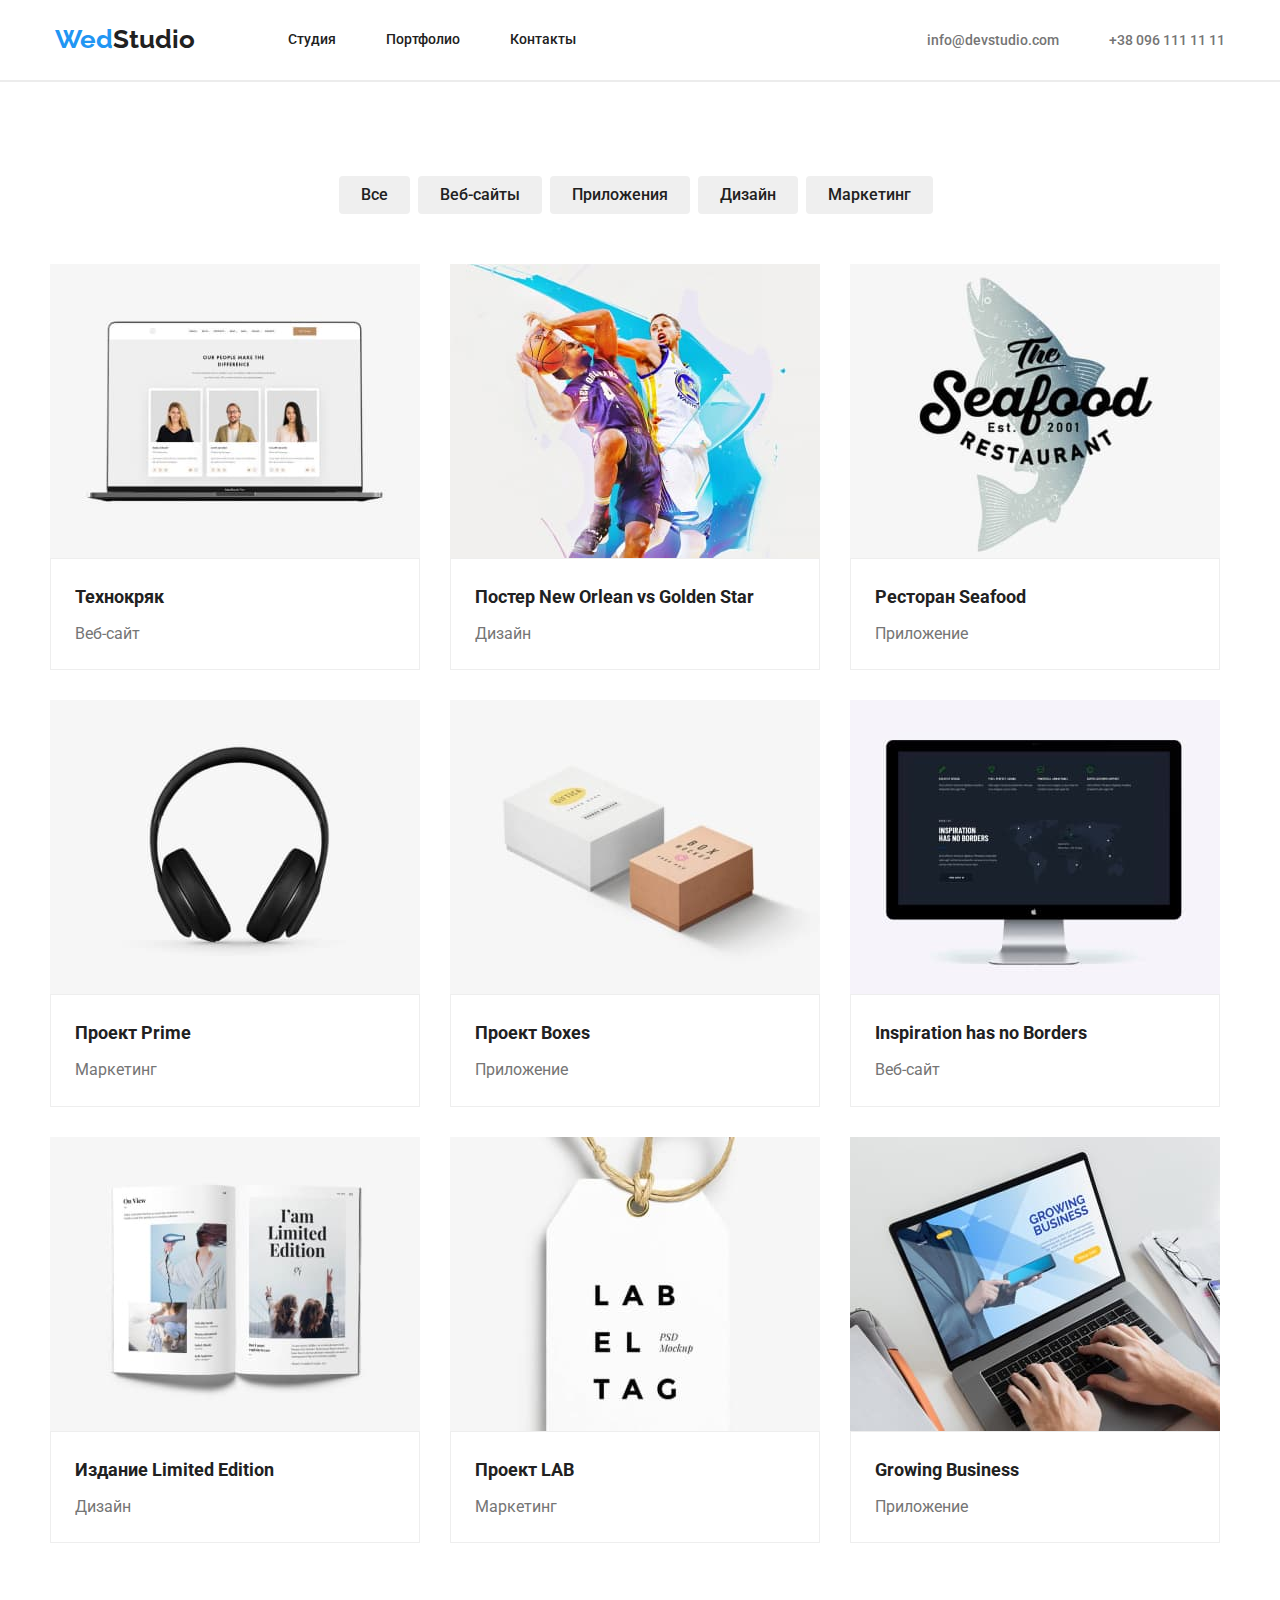
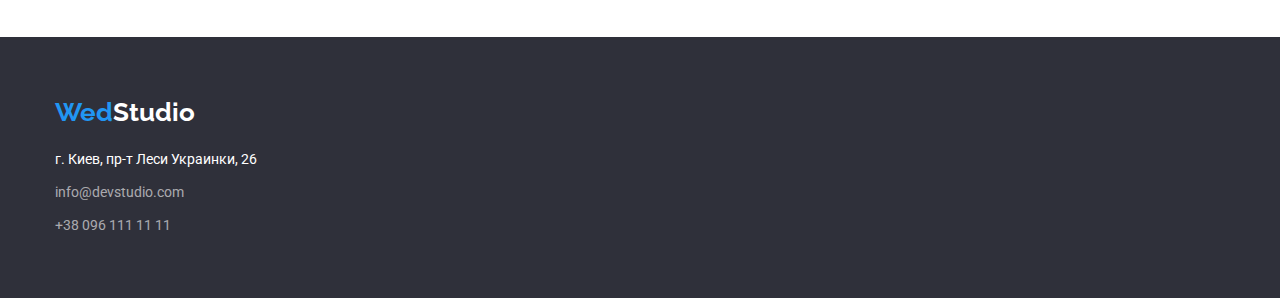
==== commit fed27882: "finallll" ====
--- a/portfolio.html
+++ b/portfolio.html
@@ -34,8 +34,8 @@
         <div class="line"></div>
     </header>
     <main>
-        <section>
-            <div class="portfolio-buttons">
+        <section class="portfolio">
+            <div class="portfolio-buttons-container">
                 <h1 class="for-me">Основа</h1>
                 <ul class="buttons-list">
                     <li class="buttons-item"><button class="buttons" type="button">Все</button></li>
@@ -132,13 +132,13 @@
             </div>
         </section>
     </main>
-    <footer>
-        <div class="footer-div">
+    <footer class="footer-section">
+        <div class="footer-container">
             <div class="div-logo"><a class="logo" href="index.html">Wed<span class="logo-footer">Studio</span></a></div>
             <address class="footer-adress">
                 <p class="adress"> г. Киев, пр-т Леси Украинки, 26 <br></p>
-                <a class="mail-tel" href="mailto:info@devstudio.com">info@devstudio.com</a> <br>
-                <a class="mail-tel" href="tel:+380961111111">+38 096 111 11 11</a>
+                <a class="mail" href="mailto:info@devstudio.com">info@devstudio.com</a>
+                <a class="tel" href="tel:+380961111111">+38 096 111 11 11</a>
             </address>
         </div>
     </footer>
--- a/css/styles.css
+++ b/css/styles.css
@@ -82,11 +82,13 @@
 }
 
 .nav {
+    display: block;
     font-weight: 500;
     font-size: 14px;
     line-height: 1.14;
     color: #212121;
-    ;
+    padding-top: 32px;
+    padding-bottom: 32px;
 }
 
 .nav:hover,
@@ -136,8 +138,6 @@
 
 .site-nav .item {
     margin-right: 50px;
-    margin-top: 32px;
-    margin-bottom: 32px;
 }
 
 .site-nav .item:first-child {
@@ -163,7 +163,13 @@
 
 /* Footer */
 
-.footer-div {
+.footer-section {
+    background-color: var(--background-footer);
+    padding-bottom: 60px;
+    padding-top: 60px;
+}
+
+.footer-container {
     width: 1200px;
     margin-left: auto;
     margin-right: auto;
@@ -177,9 +183,21 @@
     font-size: 14px;
     line-height: 1.71;
     color: var(--background-main);
-}
-
-.mail-tel {
+    margin-bottom: 9px;
+}
+
+.mail {
+    display: block;
+    font-style: normal;
+    font-weight: 400;
+    font-size: 14px;
+    line-height: 1.71;
+    color: rgba(255, 255, 255, 0.6);
+    margin-bottom: 9px;
+}
+
+.tel {
+    display: block;
     font-style: normal;
     font-weight: 400;
     font-size: 14px;
@@ -192,37 +210,47 @@
     color: #2196F3;
 }
 
-.footer-adress {
-    padding-bottom: 60px;
-}
+.footer-adress {}
 
 .div-logo {
-    padding-top: 60px;
-    padding-bottom: 20px;
-}
-
-footer {
+    margin-bottom: 20px;
+}
+
+
+
+/* Main */
+
+
+.section-hero {
     background-color: var(--background-footer);
-}
-
-/* Main */
-
-.hero-section {
-    background-color: var(--background-footer);
-    width: 1200px;
-    margin-left: auto;
-    margin-right: auto;
+    padding-top: 200px;
+    padding-bottom: 280px;
+}
+
+.hero-container {
+
+    width: 1200px;
+    margin-left: auto;
+    margin-right: auto;
+    padding-left: 15px;
+    padding-right: 15px;
+}
+
+.hero-div {
     text-align: center;
-    padding-left: 15px;
-    padding-right: 15px;
 }
 
 
 .hero {
     font-size: 44px;
     line-height: 1.3;
+    letter-spacing: 0.06em;
     color: var(--background-main);
     text-transform: uppercase;
+    width: 696px;
+    margin-left: auto;
+    margin-right: auto;
+    margin-bottom: 30px;
 }
 
 
@@ -247,6 +275,10 @@
 
 /* Main-info */
 
+.main-section {
+    padding-top: 94px;
+}
+
 .main-container {
     width: 1200px;
     margin-left: auto;
@@ -262,7 +294,6 @@
 
 
     display: flex;
-    padding-top: 94px;
     margin-left: -30px;
 
 
@@ -297,6 +328,11 @@
 
 /* Чем занимаемся */
 
+.about-us-section {
+    padding-top: 94px;
+    padding-bottom: 94px;
+}
+
 .about-us-container {
     width: 1200px;
     margin-left: auto;
@@ -317,7 +353,6 @@
     flex-basis: calc(100% / 3 -30px);
     margin-left: 30px;
     margin-top: 50px;
-    margin-bottom: 94px;
 }
 
 
@@ -328,12 +363,17 @@
     line-height: 1.16;
     text-align: center;
     color: var(--color-h);
+}
+
+/* Team */
+
+.team {
+    background-color: var(--background-secondmain);
+    padding-bottom: 94px;
     padding-top: 94px;
 }
 
-/* Team */
-
-.team-div {
+.team-container {
     width: 1200px;
     margin-left: auto;
     margin-right: auto;
@@ -356,7 +396,6 @@
 
     margin-left: 30px;
     margin-top: 50px;
-    margin-bottom: 94px;
 }
 
 .card {
@@ -375,7 +414,6 @@
     line-height: 1.16;
     text-align: center;
     color: var(--color-h);
-    padding-top: 94px;
 }
 
 .name {
@@ -384,6 +422,7 @@
     line-height: 1.2;
     color: var(--color-h);
     text-align: center;
+    margin-bottom: 10px;
 }
 
 .position {
@@ -394,6 +433,12 @@
 }
 
 /* Portfolio html */
+
+.portfolio {
+    padding-top: 94px;
+    padding-bottom: 94px;
+}
+
 .for-me {
     display: none;
 }
@@ -419,12 +464,13 @@
     box-shadow: 0px 4px 4px rgba(0, 0, 0, 0.15);
 }
 
-.portfolio-buttons {
-    width: 1200px;
-    margin-left: auto;
-    margin-right: auto;
-    padding-left: 15px;
-    padding-right: 15px;
+.portfolio-buttons-container {
+    width: 1200px;
+    margin-left: auto;
+    margin-right: auto;
+    padding-left: 15px;
+    padding-right: 15px;
+    margin-bottom: 50px;
 
 }
 
@@ -434,7 +480,7 @@
 
     display: flex;
     justify-content: center;
-    padding-top: 94px;
+
 }
 
 .buttons-list .buttons-item {
@@ -447,7 +493,6 @@
     margin-right: auto;
     padding-left: 15px;
     padding-right: 15px;
-    padding-top: 50px;
 }
 
 .project-list {
@@ -456,7 +501,6 @@
 
     display: flex;
     flex-wrap: wrap;
-    padding-bottom: 94px;
     margin-left: -30px;
     margin-top: -30px;
     text-align: left;
@@ -483,14 +527,11 @@
     font-size: 18px;
     line-height: 2;
     color: var(--color-h);
+    margin-bottom: 4px;
 }
 
 .project-type {
     font-size: 16px;
     line-height: 1.9;
     color: var(--color-text);
-}
-
-.team {
-    background-color: var(--background-secondmain);
 }